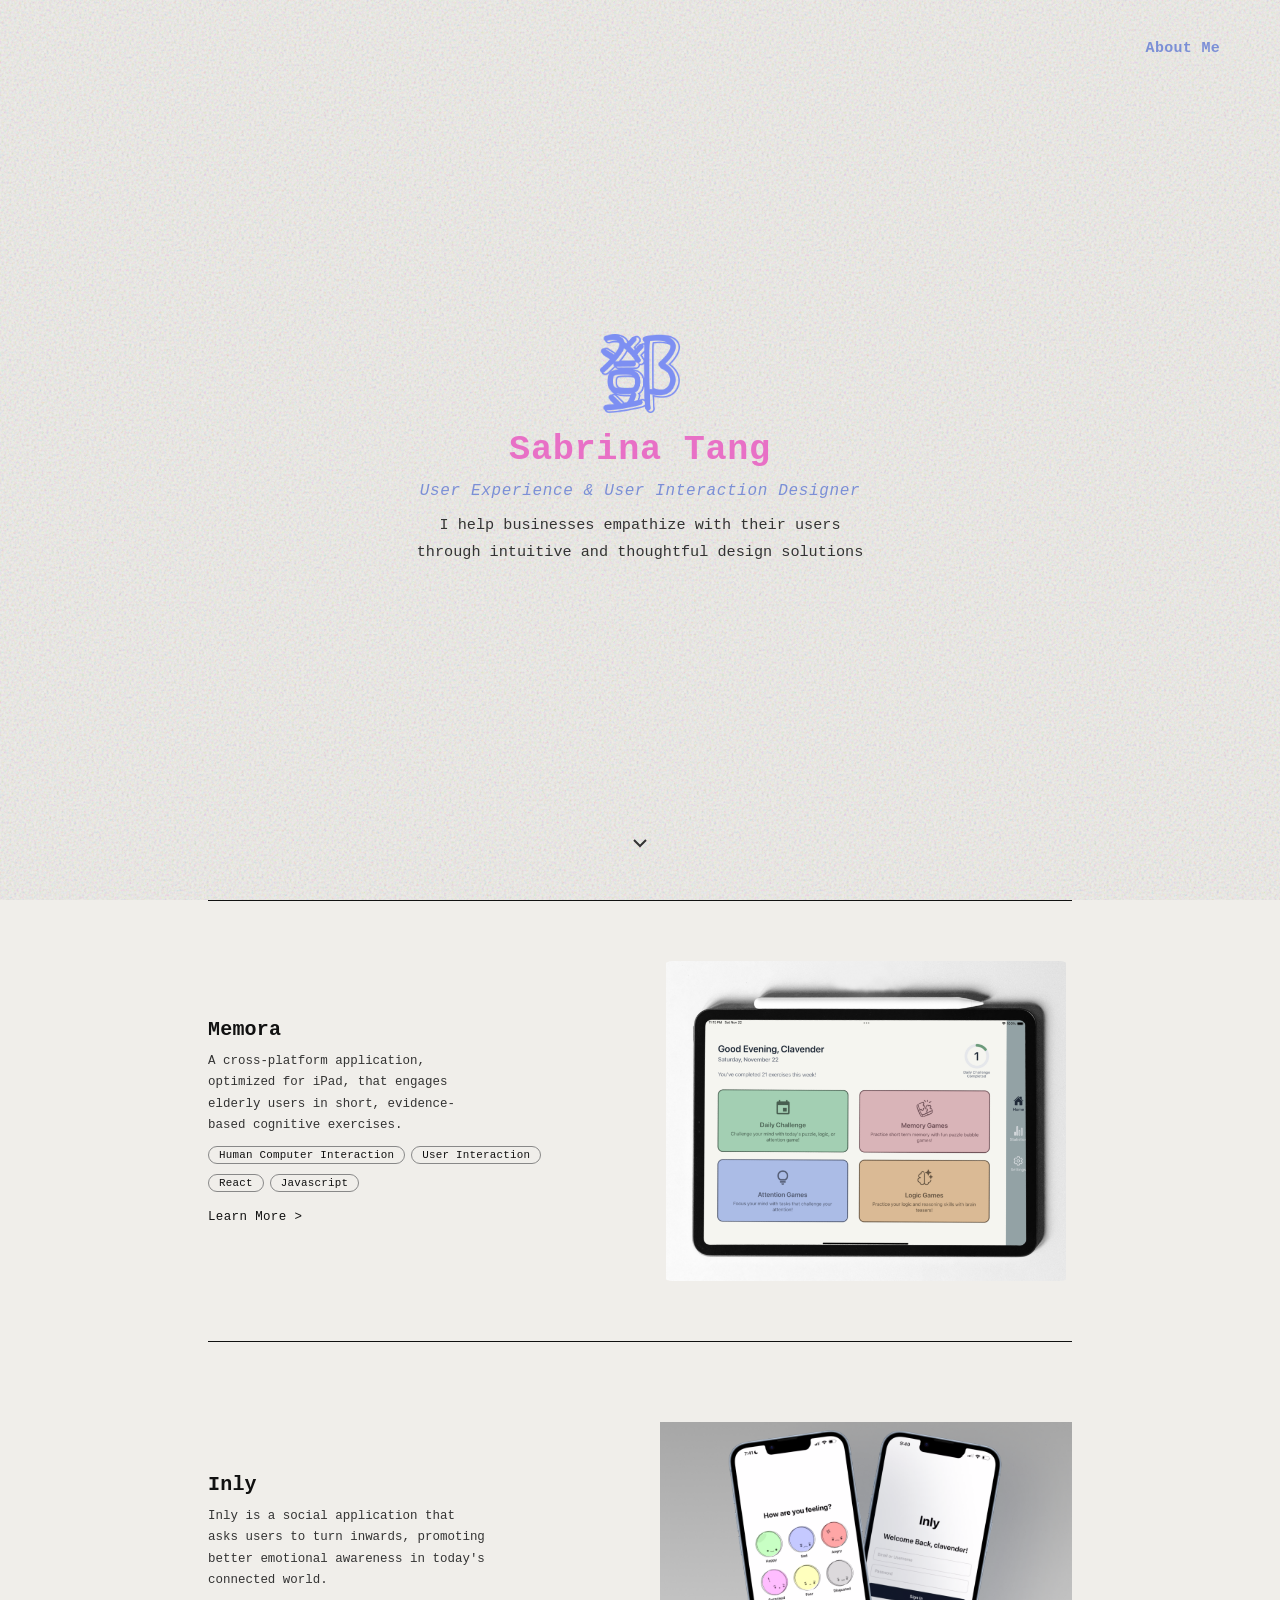
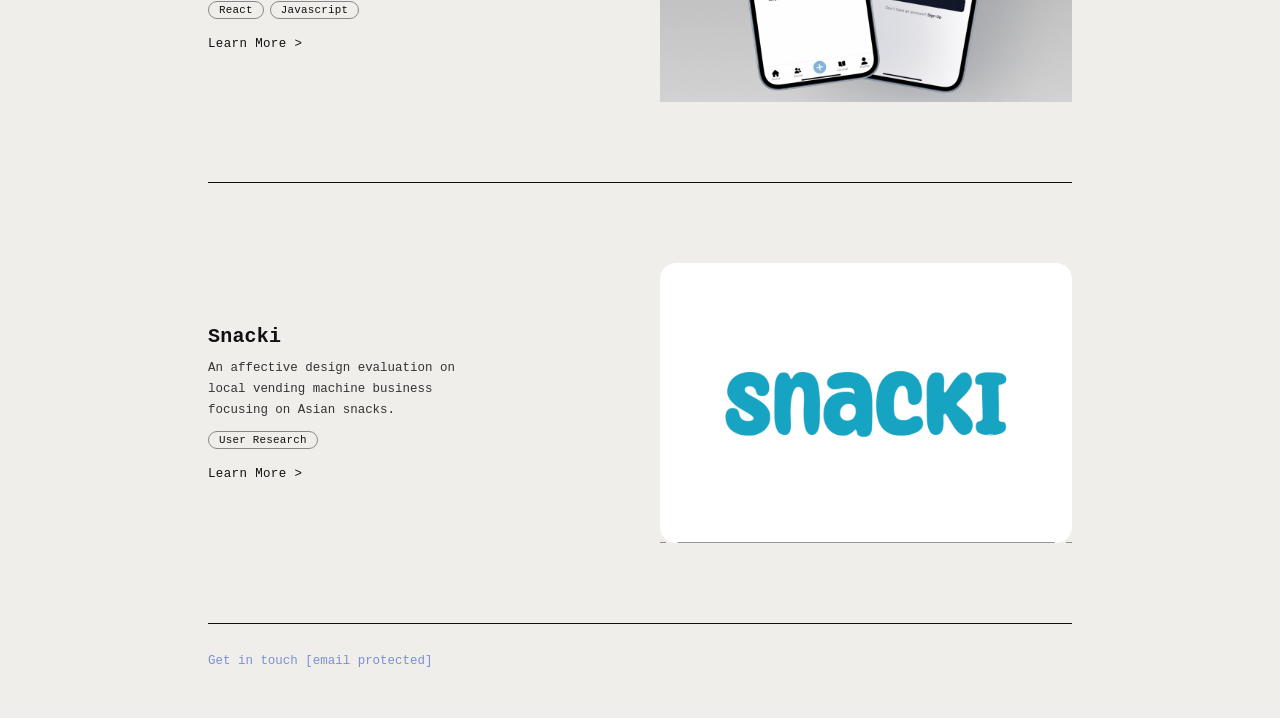
==== index.html @ eb23e7c4 "Add files via upload" ====
<!DOCTYPE html>
<html lang="en">
<head>
    <meta charset="UTF-8">
    <meta name="viewport" content="width=device-width, initial-scale=1.0">
    <title>Sabrina Tang — Portfolio</title>
    <link rel="stylesheet" href="homepage.css">
</head>
<body>

    <!-- Hero Section -->
    <section class="hero">
    <!-- Header -->
    <header class="site-header">
        <nav>
            <a href="aboutme.html">About Me</a>
        </nav>
    </header>

        <div class="hero-content">
            <div class="logo-mark">
                <img src="./img/logoblue.png" alt="Sabrina Tang Logo">
            </div>
            <h1 class="hero-name">Sabrina Tang</h1>
            <p class="hero-role">User Experience &amp; User Interaction Designer</p>
            <p class="hero-tagline">I help businesses empathize with their users<br>through intuitive and thoughtful design solutions</p>
        </div>

        <div class="scroll-indicator">
            <svg width="24" height="24" viewBox="0 0 24 24" fill="none" stroke="currentColor" stroke-width="2">
                <polyline points="6 9 12 15 18 9"></polyline>
            </svg>
        </div>
    </section>

    <!-- Projects -->
    <main class="projects">

        <!-- Divider -->
        <div class="divider"></div>

        <!-- Memora -->
        <article class="project-row">
            <div class="project-meta">
                <h2 class="project-name">Memora</h2>
                <p class="project-desc">A cross-platform application, optimized for iPad, that engages elderly users in short, evidence-based cognitive exercises.</p>
                <div class="project-tags">
                    <span class="tag">Human Computer Interaction</span>
                    <span class="tag">User Interaction</span>
                </div>
                <div class="project-tags">
                    <span class="tag">React</span>
                    <span class="tag">Javascript</span>
                </div>
                <a href="memora.html" class="learn-more">Learn More &gt;</a>
            </div>
            <div class="project-visual">
                <img src="./img/memora.png" alt="Memora App on Tablet">
            </div>
        </article>

        <div class="divider"></div>

        <!-- Inly -->
        <article class="project-row">
            <div class="project-meta">
                <h2 class="project-name">Inly</h2>
                <p class="project-desc">Inly is a social application that asks users to turn inwards, promoting better emotional awareness in today's connected world.</p>
                <div class="project-tags">
                    <span class="tag">React</span>
                    <span class="tag">Javascript</span>
                </div>
                <a href="inly.html" class="learn-more">Learn More &gt;</a>
            </div>
            <div class="project-visual">
                <img src="./img/inly.png" alt="Inly App on Phones">
            </div>
        </article>

        <div class="divider"></div>

        <!-- Snacki -->
        <article class="project-row">
            <div class="project-meta">
                <h2 class="project-name">Snacki</h2>
                <p class="project-desc">An affective design evaluation on local vending machine business focusing on Asian snacks.</p>
                <div class="project-tags">
                    <span class="tag">User Research</span>
                </div>
                <a href="snacki.html" class="learn-more">Learn More &gt;</a>
            </div>
            <div class="project-visual">
                <img src="./img/snacki.png" alt="Snacki Logo">
            </div>
        </article>

        <div class="divider"></div>
    </main>

    <!-- Footer -->
    <footer>
        <div class="contact">
            Get in touch <a href="/cdn-cgi/l/email-protection#94e7ffe0add4e7f2e1baf7f5"><span class="__cf_email__" data-cfemail="d6a5bda2ef96a5b0a3f8b5b7">[email&#160;protected]</span></a>
        </div>
---- homepage.css ----
* {
    margin: 0;
    padding: 0;
    box-sizing: border-box;
}

html {
    overflow-y: scroll;
}

body {
    font-family: 'Courier New', monospace;
    background-color: #f0eeea;
    color: #111;
    min-height: 100vh;
    position: relative;
    overflow-x: hidden;
}

/* Noise texture overlay */
body::before {
    content: '';
    position: fixed;
    inset: 0;
    background-image: url("data:image/svg+xml,%3Csvg viewBox='0 0 400 400' xmlns='http://www.w3.org/2000/svg'%3E%3Cfilter id='noiseFilter'%3E%3CfeTurbulence type='fractalNoise' baseFrequency='0.9' numOctaves='4' stitchTiles='stitch'/%3E%3C/filter%3E%3Crect width='100%25' height='100%25' filter='url(%23noiseFilter)'/%3E%3C/svg%3E");
    opacity: 0.35;
    pointer-events: none;
    z-index: 0;
}

/* ── Hero ────────────────────────────────── */
.hero {
    position: relative;
    z-index: 1;
    height: 100vh;
    display: flex;
    flex-direction: column;
    align-items: center;
    justify-content: center;
    text-align: center;
    padding: 0 40px;
}

/* ── Header ──────────────────────────────── */
.site-header {
    position: absolute;
    top: 40px;
    right: 60px;
    z-index: 10;
}

.logo {
    width: 60px;
    height: 60px;
    background-image: url('./img/logoblue.png');
    background-size: contain;
    background-position: center;
    background-repeat: no-repeat;
}

nav {
    display: flex;
    gap: 40px;
}

nav a {
    color: #7b8fd6;
    text-decoration: none;
    font-size: 15px;
    font-weight: bold;
    letter-spacing: 0.02em;
    transition: opacity 0.3s;
}

nav a:hover {
    opacity: 0.6;
}

/* Thin top border like in screenshot */

.hero-content {
    display: flex;
    flex-direction: column;
    align-items: center;
    gap: 12px;
}

.logo-mark {
    width: 80px;
    height: 80px;
    margin-bottom: 4px;
}

.logo-mark img {
    width: 100%;
    height: 100%;
    object-fit: contain;
}

.hero-name {
    font-size: clamp(1.6rem, 3vw, 2.2rem);
    font-weight: bold;
    color: #e870c6;
    letter-spacing: 0.02em;
}

.hero-role {
    font-size: clamp(0.8rem, 1.5vw, 1rem);
    color: #7b8fd6;
    font-style: italic;
    letter-spacing: 0.04em;
}

.hero-tagline {
    font-size: clamp(0.75rem, 1.4vw, 0.95rem);
    line-height: 1.8;
    color: #333;
    max-width: 460px;
}

.scroll-indicator {
    position: absolute;
    bottom: 40px;
    color: #333;
    animation: bob 2s ease-in-out infinite;
}

@keyframes bob {
    0%, 100% { transform: translateY(0); }
    50%       { transform: translateY(6px); }
}

/* ── Projects ───────────────────────────── */
.projects {
    position: relative;
    z-index: 1;
    max-width: 960px;
    width: 100%;
    margin: 0 auto;
    padding: 0 48px;
}

.divider {
    border: none;
    border-top: 1.5px solid #111;
    width: 100%;
}

.project-row {
    display: grid;
    grid-template-columns: 1fr 1fr;
    gap: 40px;
    padding: 60px 0;
    align-items: center;
}

.project-meta {
    display: flex;
    flex-direction: column;
    gap: 10px;
}

.project-name {
    font-size: 1.25rem;
    font-weight: bold;
    color: #111;
    letter-spacing: 0.01em;
}

.project-desc {
    font-size: 0.78rem;
    line-height: 1.7;
    color: #333;
    max-width: 280px;
}

.project-tags {
    display: flex;
    flex-wrap: wrap;
    gap: 6px;
}

.tag {
    font-size: 0.68rem;
    color: #111;
    border: 1px solid #888;
    border-radius: 20px;
    padding: 2px 10px;
    letter-spacing: 0.02em;
}

.learn-more {
    display: inline-block;
    margin-top: 8px;
    font-size: 0.78rem;
    color: #111;
    text-decoration: none;
    letter-spacing: 0.03em;
    transition: opacity 0.3s;
}

.learn-more:hover {
    opacity: 0.5;
}

.project-visual {
    display: flex;
    justify-content: center;
    align-items: center;
}

.project-visual img {
    width: 100%;
    max-width: 600px;
    height: 320px;
    object-fit: contain;
    border-radius: 12px;
}

/* ── Footer ─────────────────────────────── */
footer {
    position: relative;
    z-index: 1;
    max-width: 960px;
    width: 100%;
    margin: 0 auto;
    padding: 30px 48px 50px;
    display: flex;
    justify-content: space-between;
    align-items: center;
}

.contact {
    font-size: 0.78rem;
    color: #7b8fd6;
}

.contact a {
    color: #7b8fd6;
    text-decoration: none;
    transition: opacity 0.3s;
}

.contact a:hover {
    opacity: 0.6;
}

.footer-nav a {
    color: #7b8fd6;
    text-decoration: none;
    font-size: 0.78rem;
    font-weight: bold;
    transition: opacity 0.3s;
}

.footer-nav a:hover {
    opacity: 0.6;
}

/* ── Responsive ─────────────────────────── */
@media (max-width: 600px) {
    .project-row {
        grid-template-columns: 1fr;
        gap: 24px;
    }

    .project-visual img {
        height: 180px;
    }

    .top-nav {
        right: 30px;
        top: 30px;
    }

    footer {
        flex-direction: column;
        gap: 16px;
        align-items: flex-start;
    }
}
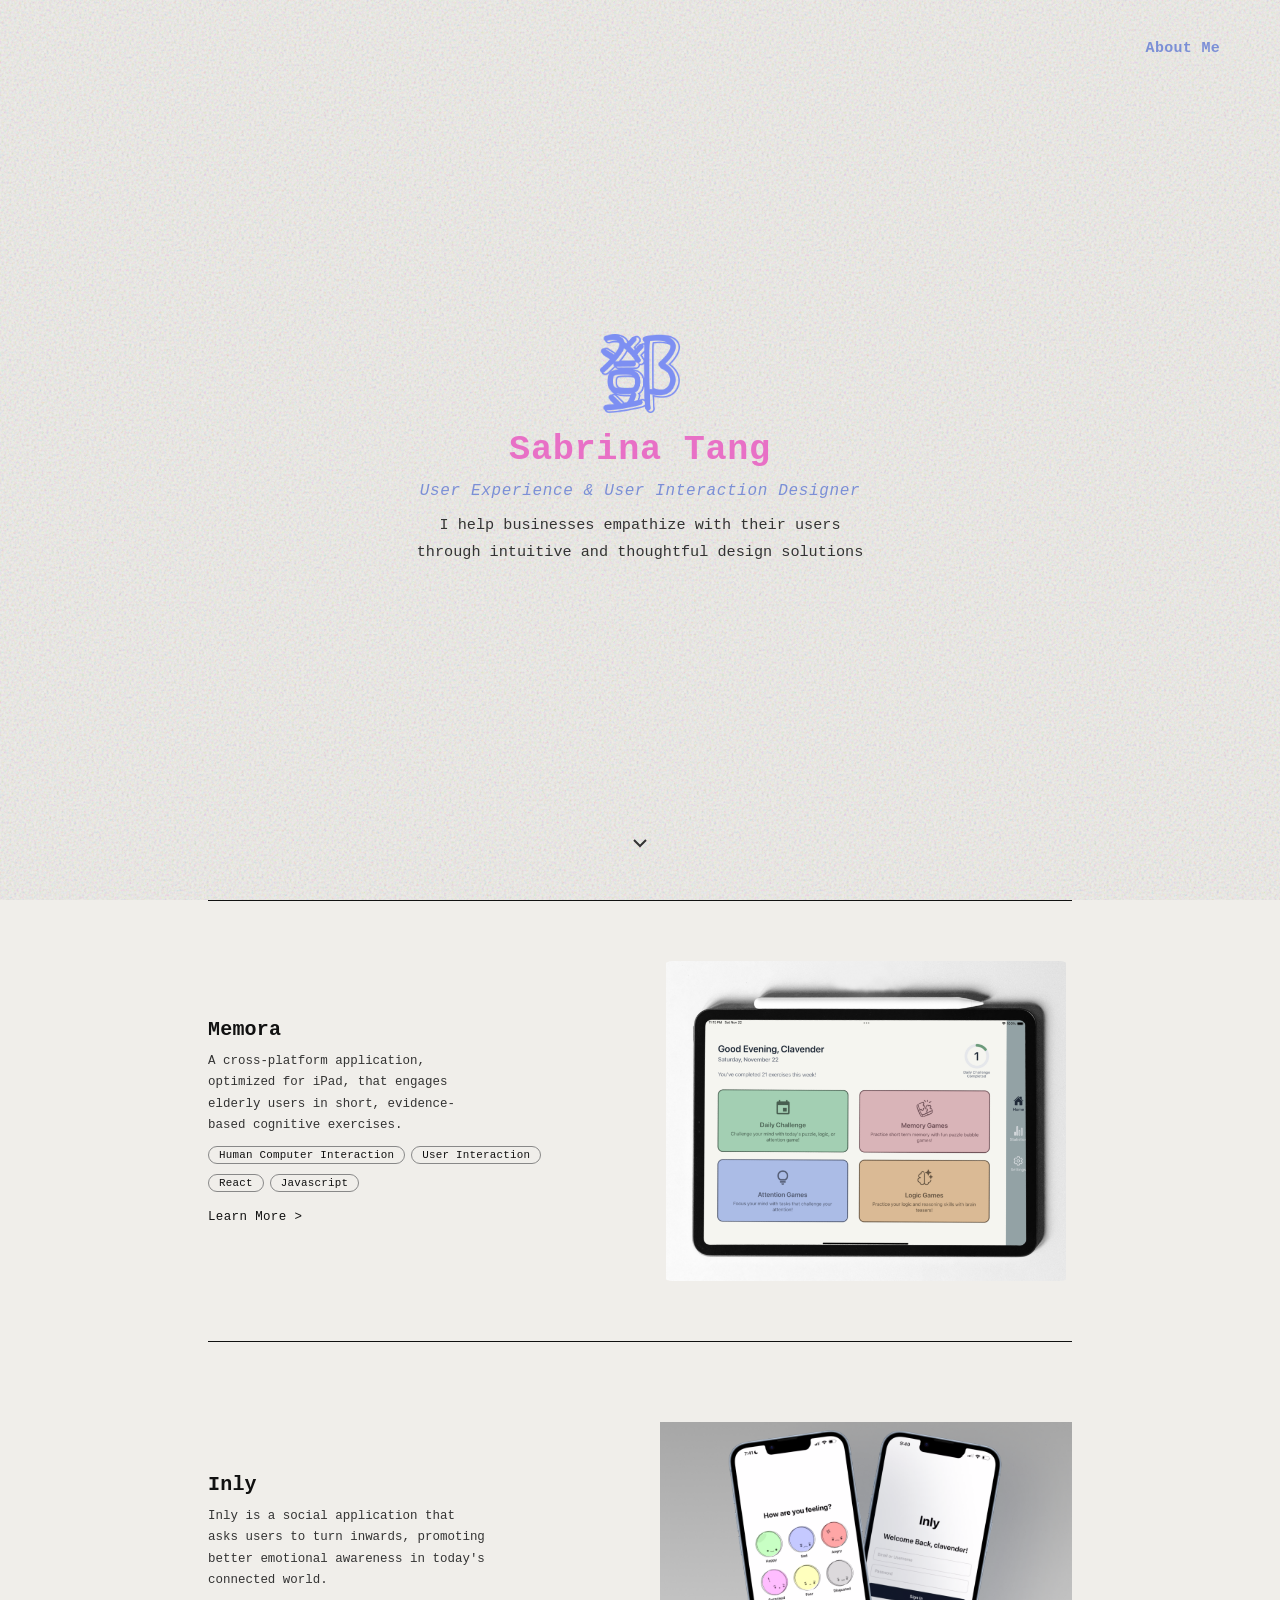
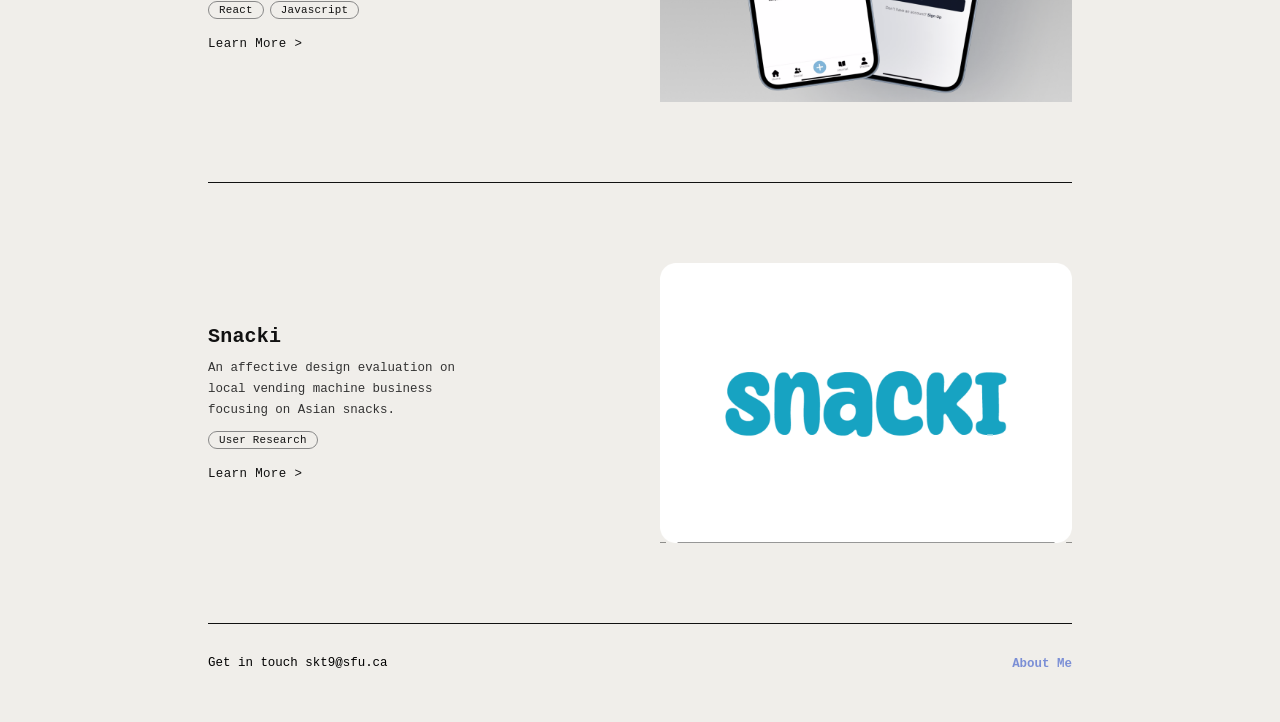
==== commit 1c2e5ecf: "update" ====
--- a/index.html
+++ b/index.html
@@ -99,6 +99,8 @@
 
     <!-- Footer -->
     <footer>
-        <div class="contact">
-            Get in touch <a href="/cdn-cgi/l/email-protection#94e7ffe0add4e7f2e1baf7f5"><span class="__cf_email__" data-cfemail="d6a5bda2ef96a5b0a3f8b5b7">[email&#160;protected]</span></a>
-        </div>+                <div class="contact">Get in touch <a href="mailto:skt9@sfu.ca">skt9@sfu.ca</a></div>
+                <div class="footer-nav">
+                    <a href="aboutme.html">About Me</a>
+                </div>
+    </footer>
--- a/homepage.css
+++ b/homepage.css
@@ -232,11 +232,11 @@
 
 .contact {
     font-size: 0.78rem;
-    color: #7b8fd6;
+    color: black;
 }
 
 .contact a {
-    color: #7b8fd6;
+    color: black;
     text-decoration: none;
     transition: opacity 0.3s;
 }
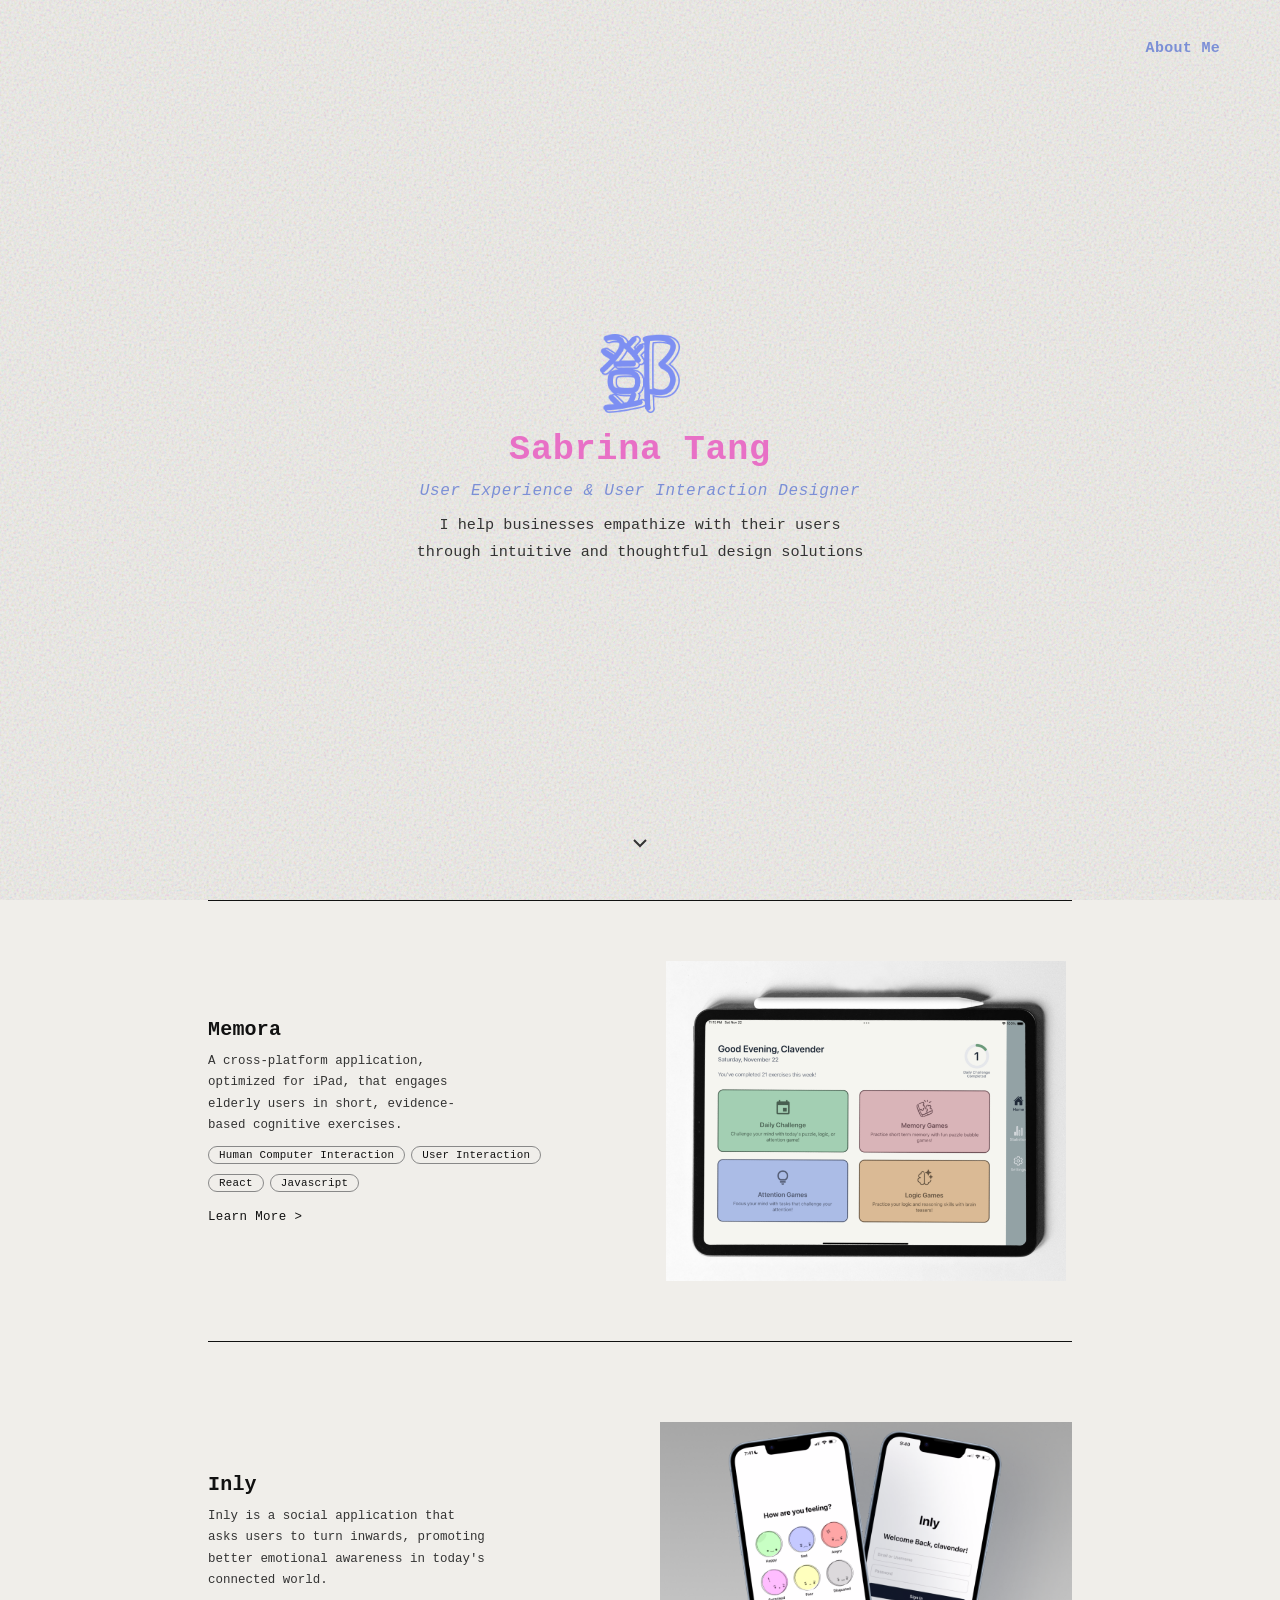
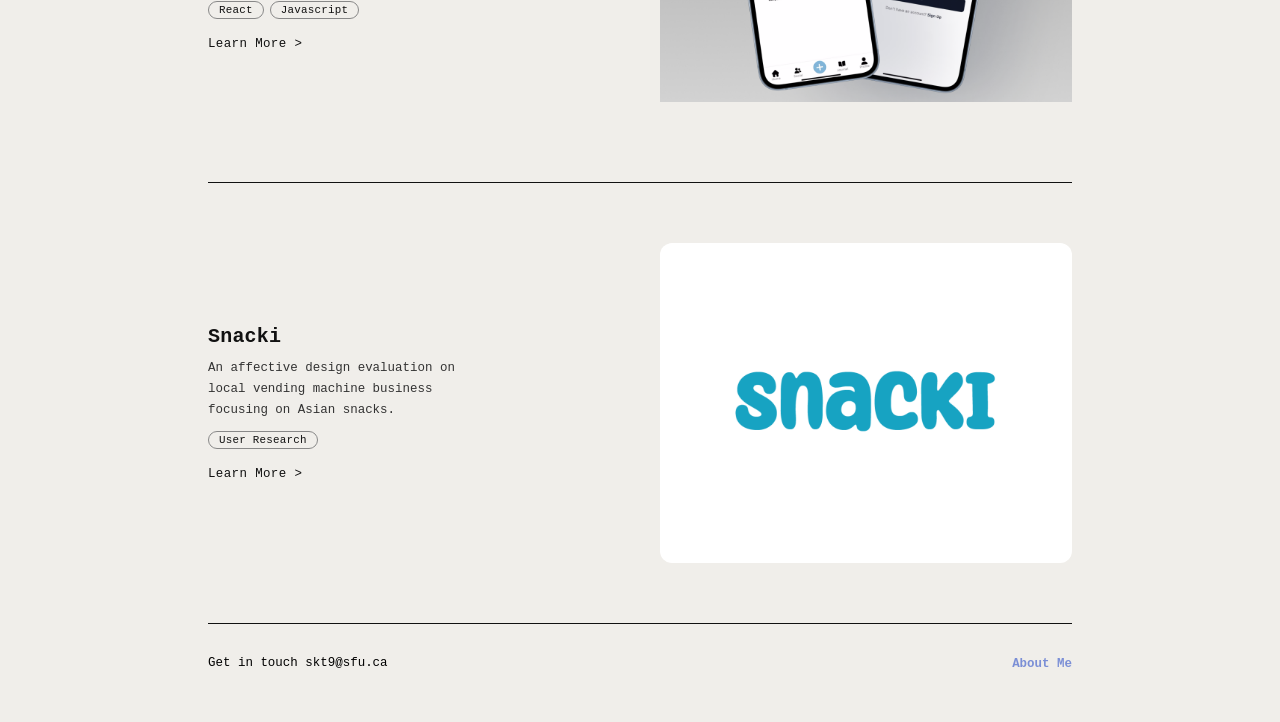
==== commit edc6f164: "Add files via upload" ====
--- a/index.html
+++ b/index.html
@@ -89,7 +89,7 @@
                 </div>
                 <a href="snacki.html" class="learn-more">Learn More &gt;</a>
             </div>
-            <div class="project-visual">
+            <div class="project-visual project-visual--logo">
                 <img src="./img/snacki.png" alt="Snacki Logo">
             </div>
         </article>
@@ -103,4 +103,4 @@
                 <div class="footer-nav">
                     <a href="aboutme.html">About Me</a>
                 </div>
-    </footer>+            </footer>
--- a/homepage.css
+++ b/homepage.css
@@ -214,7 +214,22 @@
     max-width: 600px;
     height: 320px;
     object-fit: contain;
+}
+
+/* Snacki logo — fill the full visual area like other project images */
+.project-visual--logo {
+    background: #ffffff;
     border-radius: 12px;
+    width: 100%;
+    height: 320px;
+    overflow: hidden;
+}
+
+.project-visual--logo img {
+    width: 100%;
+    height: 100%;
+    object-fit: contain;
+    padding: 40px;
 }
 
 /* ── Footer ─────────────────────────────── */
